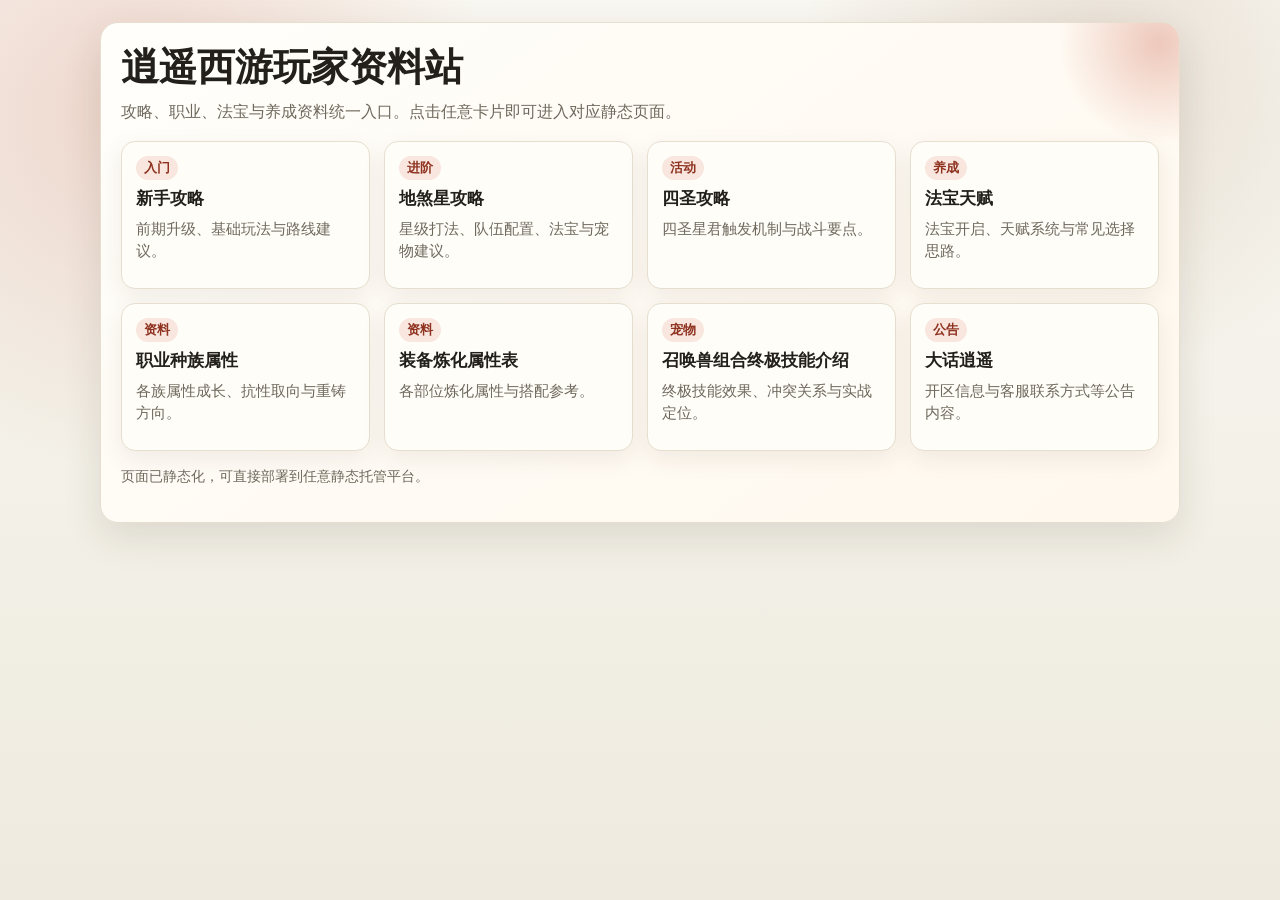
==== index.html @ 042ff06f "initial deploy" ====
<!doctype html>
<html lang="zh-CN">
<head>
  <meta charset="UTF-8" />
  <meta name="viewport" content="width=device-width, initial-scale=1.0" />
  <title>逍遥西游玩家资料站</title>
  <style>
    :root {
      --bg: #f6f5ef;
      --card: #fffdf8;
      --ink: #23201b;
      --subtle: #6f695d;
      --brand: #c1462c;
      --line: #e6dece;
      --shadow: 0 14px 38px rgba(60, 42, 24, 0.12);
    }

    * { box-sizing: border-box; }

    body {
      margin: 0;
      min-height: 100vh;
      color: var(--ink);
      font-family: "Source Han Sans SC", "Microsoft YaHei UI", "PingFang SC", sans-serif;
      background:
        radial-gradient(circle at 10% 12%, rgba(193, 70, 44, 0.18), transparent 26%),
        radial-gradient(circle at 86% 8%, rgba(129, 76, 35, 0.14), transparent 22%),
        linear-gradient(180deg, #f9f7f1 0%, #f3f1e8 52%, #eeeadf 100%);
      padding: 22px 16px calc(48px + env(safe-area-inset-bottom));
      -webkit-text-size-adjust: 100%;
    }

    .wrap {
      max-width: 1080px;
      margin: 0 auto;
    }

    .hero {
      border: 1px solid var(--line);
      border-radius: 18px;
      background: linear-gradient(145deg, #fffefa 0%, #fff8ee 100%);
      box-shadow: var(--shadow);
      padding: 22px 20px;
      overflow: hidden;
      position: relative;
    }

    .hero::after {
      content: "";
      position: absolute;
      right: -90px;
      top: -90px;
      width: 220px;
      height: 220px;
      border-radius: 999px;
      background: radial-gradient(circle, rgba(193, 70, 44, 0.28) 0%, rgba(193, 70, 44, 0) 65%);
      pointer-events: none;
    }

    h1 {
      margin: 0;
      font-family: "STZhongsong", "Songti SC", "Source Han Serif SC", serif;
      font-size: clamp(1.8rem, 1.6vw + 1.1rem, 2.6rem);
      line-height: 1.2;
    }

    .sub {
      margin-top: 10px;
      color: var(--subtle);
      font-size: 1.02rem;
    }

    .grid {
      margin-top: 18px;
      display: grid;
      grid-template-columns: repeat(auto-fit, minmax(240px, 1fr));
      gap: 14px;
    }

    .card {
      display: block;
      text-decoration: none;
      color: inherit;
      border: 1px solid var(--line);
      border-radius: 14px;
      background: var(--card);
      padding: 14px;
      min-height: 148px;
      box-shadow: 0 8px 24px rgba(60, 42, 24, 0.08);
      transform: translateY(0);
      transition: transform .22s ease, box-shadow .22s ease, border-color .22s ease;
    }

    .card:hover {
      transform: translateY(-4px);
      box-shadow: 0 14px 28px rgba(60, 42, 24, 0.14);
      border-color: #d8c9a8;
    }

    .card:focus-visible {
      outline: 3px solid rgba(193, 70, 44, 0.32);
      outline-offset: 2px;
    }

    .tag {
      display: inline-block;
      margin-bottom: 8px;
      padding: 3px 8px;
      border-radius: 999px;
      background: rgba(193, 70, 44, 0.12);
      color: #8f3320;
      font-size: 0.82rem;
      font-weight: 700;
    }

    .title {
      margin: 0;
      font-size: 1.04rem;
      font-weight: 700;
      line-height: 1.35;
    }

    .desc {
      margin: 8px 0 0;
      color: var(--subtle);
      font-size: 0.92rem;
      line-height: 1.5;
    }

    .foot {
      margin-top: 16px;
      color: var(--subtle);
      font-size: 0.9rem;
    }

    @media (max-width: 860px) {
      .grid { grid-template-columns: repeat(2, minmax(0, 1fr)); }
    }

    @media (max-width: 640px) {
      body { padding: 14px 10px calc(28px + env(safe-area-inset-bottom)); }
      .hero { border-radius: 14px; padding: 16px 14px; }
      .grid {
        grid-template-columns: 1fr;
        gap: 10px;
        margin-top: 14px;
      }
      .card {
        border-radius: 10px;
        padding: 12px;
        min-height: 124px;
      }
      .tag { font-size: 0.78rem; }
      .title { font-size: 1rem; }
      .desc { font-size: 0.9rem; }
    }

    @media (prefers-reduced-motion: reduce) {
      .card { transition: none; }
      .card:hover { transform: none; }
    }
  </style>
</head>
<body>
  <main class="wrap">
    <section class="hero">
      <h1>逍遥西游玩家资料站</h1>
      <p class="sub">攻略、职业、法宝与养成资料统一入口。点击任意卡片即可进入对应静态页面。</p>

      <div class="grid">
        <a class="card" href="beginner-guide.html">
          <span class="tag">入门</span>
          <h2 class="title">新手攻略</h2>
          <p class="desc">前期升级、基础玩法与路线建议。</p>
        </a>

        <a class="card" href="earth-fiend-guide.html">
          <span class="tag">进阶</span>
          <h2 class="title">地煞星攻略</h2>
          <p class="desc">星级打法、队伍配置、法宝与宠物建议。</p>
        </a>

        <a class="card" href="four-saints-guide.html">
          <span class="tag">活动</span>
          <h2 class="title">四圣攻略</h2>
          <p class="desc">四圣星君触发机制与战斗要点。</p>
        </a>

        <a class="card" href="artifact-talents.html">
          <span class="tag">养成</span>
          <h2 class="title">法宝天赋</h2>
          <p class="desc">法宝开启、天赋系统与常见选择思路。</p>
        </a>

        <a class="card" href="race-class-attributes.html">
          <span class="tag">资料</span>
          <h2 class="title">职业种族属性</h2>
          <p class="desc">各族属性成长、抗性取向与重铸方向。</p>
        </a>

        <a class="card" href="gear-refine-attributes.html">
          <span class="tag">资料</span>
          <h2 class="title">装备炼化属性表</h2>
          <p class="desc">各部位炼化属性与搭配参考。</p>
        </a>

        <a class="card" href="pet-ultimate-combos.html">
          <span class="tag">宠物</span>
          <h2 class="title">召唤兽组合终极技能介绍</h2>
          <p class="desc">终极技能效果、冲突关系与实战定位。</p>
        </a>

        <a class="card" href="announcement.html">
          <span class="tag">公告</span>
          <h2 class="title">大话逍遥</h2>
          <p class="desc">开区信息与客服联系方式等公告内容。</p>
        </a>
      </div>

      <p class="foot">页面已静态化，可直接部署到任意静态托管平台。</p>
    </section>
  </main>
</body>
</html>
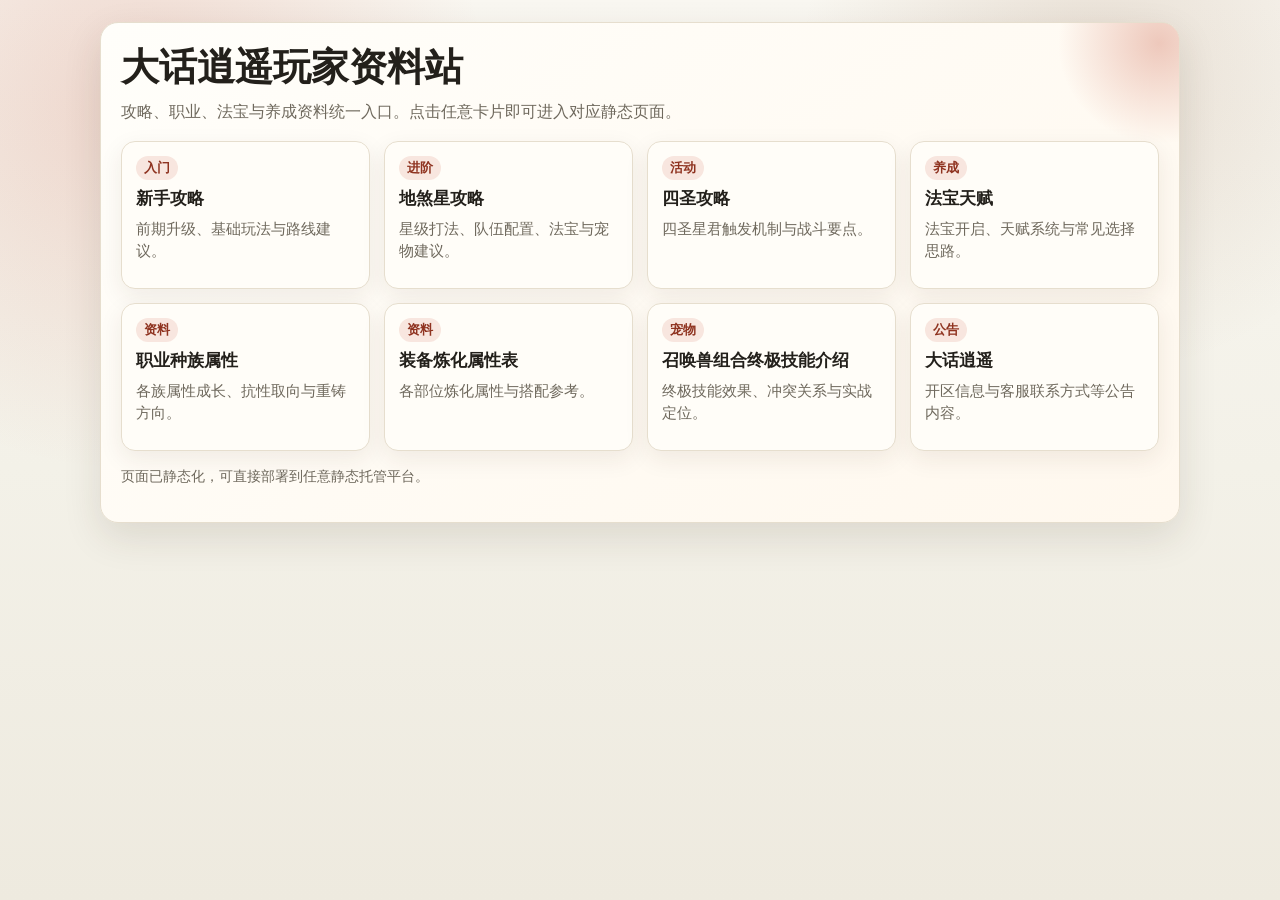
==== commit 1cd01343: "Update index.html" ====
--- a/index.html
+++ b/index.html
@@ -3,7 +3,7 @@
 <head>
   <meta charset="UTF-8" />
   <meta name="viewport" content="width=device-width, initial-scale=1.0" />
-  <title>逍遥西游玩家资料站</title>
+  <title>大话逍遥玩家资料站</title>
   <style>
     :root {
       --bg: #f6f5ef;
@@ -164,7 +164,7 @@
 <body>
   <main class="wrap">
     <section class="hero">
-      <h1>逍遥西游玩家资料站</h1>
+      <h1>大话逍遥玩家资料站</h1>
       <p class="sub">攻略、职业、法宝与养成资料统一入口。点击任意卡片即可进入对应静态页面。</p>
 
       <div class="grid">
